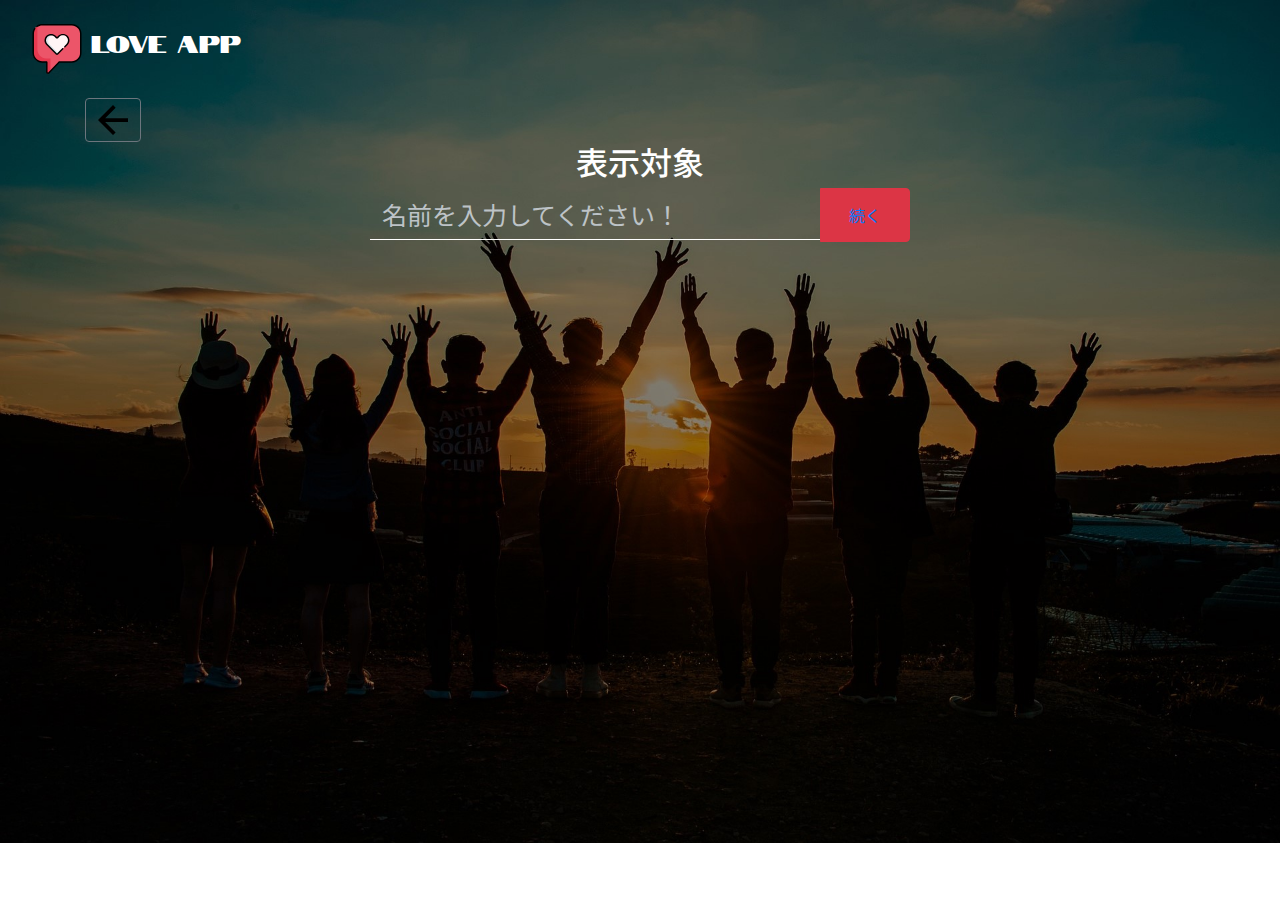
==== gender.html @ dd28f83d "10/09" ====
<!DOCTYPE html>
<html lang="en">
<head>
    <meta charset="UTF-8">
    <meta name="viewport" content="width=device-width, initial-scale=1.0">
    <meta http-equiv="X-UA-Compatible" content="ie=edge">
    <link rel="stylesheet" href="https://stackpath.bootstrapcdn.com/bootstrap/4.3.1/css/bootstrap.min.css">
    <script src="https://code.jquery.com/jquery-3.4.1.min.js"></script>
    <script src="https://cdnjs.cloudflare.com/ajax/libs/popper.js/1.14.7/umd/popper.min.js"></script>
    <script src="https://stackpath.bootstrapcdn.com/bootstrap/4.3.1/js/bootstrap.min.js"></script>
    <link href="https://fonts.googleapis.com/css?family=Notable&display=swap" rel="stylesheet">
    <link href="https://fonts.googleapis.com/css?family=M+PLUS+1p&display=swap" rel="stylesheet">
    <link rel="stylesheet" href="https://cdnjs.cloudflare.com/ajax/libs/animate.css/3.7.2/animate.min.css">
    <link href="https://fonts.googleapis.com/css?family=Noto+Sans+JP&display=swap" rel="stylesheet">
    <link rel="stylesheet" href="style.css">
    <title>Love App</title>
</head>
<body>
    
    <!-- For loader  -->
    <div class='loader'>
        <img src='image/Heart-1s-200px.svg' />
    </div>
    <!-- Loader End -->

    <!-- For Page -->
    <header class='mainHeader'>
        <div class="d-flex m-3">
            <a class="nav-link" href="index.html">
                <img src='image/love.svg' alt="logo" width="50px"/>
                <span id="text-logo">Love App</span>
            </a>
        </div>
    </header>
    <div class="container">
        <button class="btn btn-outline-secondary">
            <a href="index.html">
                <img src="image/go-back.svg" alt="戻る" width="30px">
            </a>
        </button>
        <h2 class="text-center">表示対象</h2>
        <div class="row">
            <div class="col-sm-3"></div>
            <div class="col-sm-6">
                <form class="input-group inputHeader" action="" method="GET">
                    <input type="text" class="form-control inputForm" placeholder="名前を入力してください！">
                    <div class="input-group-append">
                        <button class="btn btn-danger"><a href="gender.html" class="nav-link">続く</a></button>
                    </div>
                </form>
            </div>
            <div class="col-sm-3"></div>
        </div>
    </div>
    <!-- Page End -->

    <!-- <script src="https://code.jquery.com/jquery-3.4.1.min.js"></script>
    <script src="https://cdnjs.cloudflare.com/ajax/libs/popper.js/1.14.7/umd/popper.min.js"></script>
    <script src="https://stackpath.bootstrapcdn.com/bootstrap/4.3.1/js/bootstrap.min.js"></script> -->
    <script type="text/javascript" src="index.js"></script>
</body>
</html>
---- style.css ----
body {
    margin: 0;
    padding: 0;
    background-position: top;
    background-repeat: no-repeat;
    background-size: cover;
    font-family: 'Noto Sans JP', sans-serif;
    color: #fff;
}
.loader {
    position: fixed;
    background-color: #ececec;
    width: 100%;
    height: 100%;
    top: 0;
    left: 0;
    display: flex;
    justify-content: center;
    align-items: center;
}

.loader > img {
    width: 100px;
}
#text-logo {
    font-family: 'Notable', sans-serif;
    color: #fff;
    font-size: 24px;
    margin-left: 5px;
}

.container > .sologan {
    text-align: center;
    width: 100%;
    font-size: 60px;
    font-weight: 700;
    font-family: 'M PLUS 1p', sans-serif;
    color: #e74c3c;
    font-weight: lighter;
}
.inputheader {
    width: 200px;
}
.inputForm {
    background-color: transparent;
    width: 200px;
    font-size: 25px;
    border: none;
    border-bottom: solid 1px #fff;
    border-radius: 0px;
}
.inputForm:focus {
    background-color: transparent;
    border-bottom: transparent;
    outline: none;
    color: #fff;
}
.inputForm::placeholder {
    color: #bdc3c7;
  }
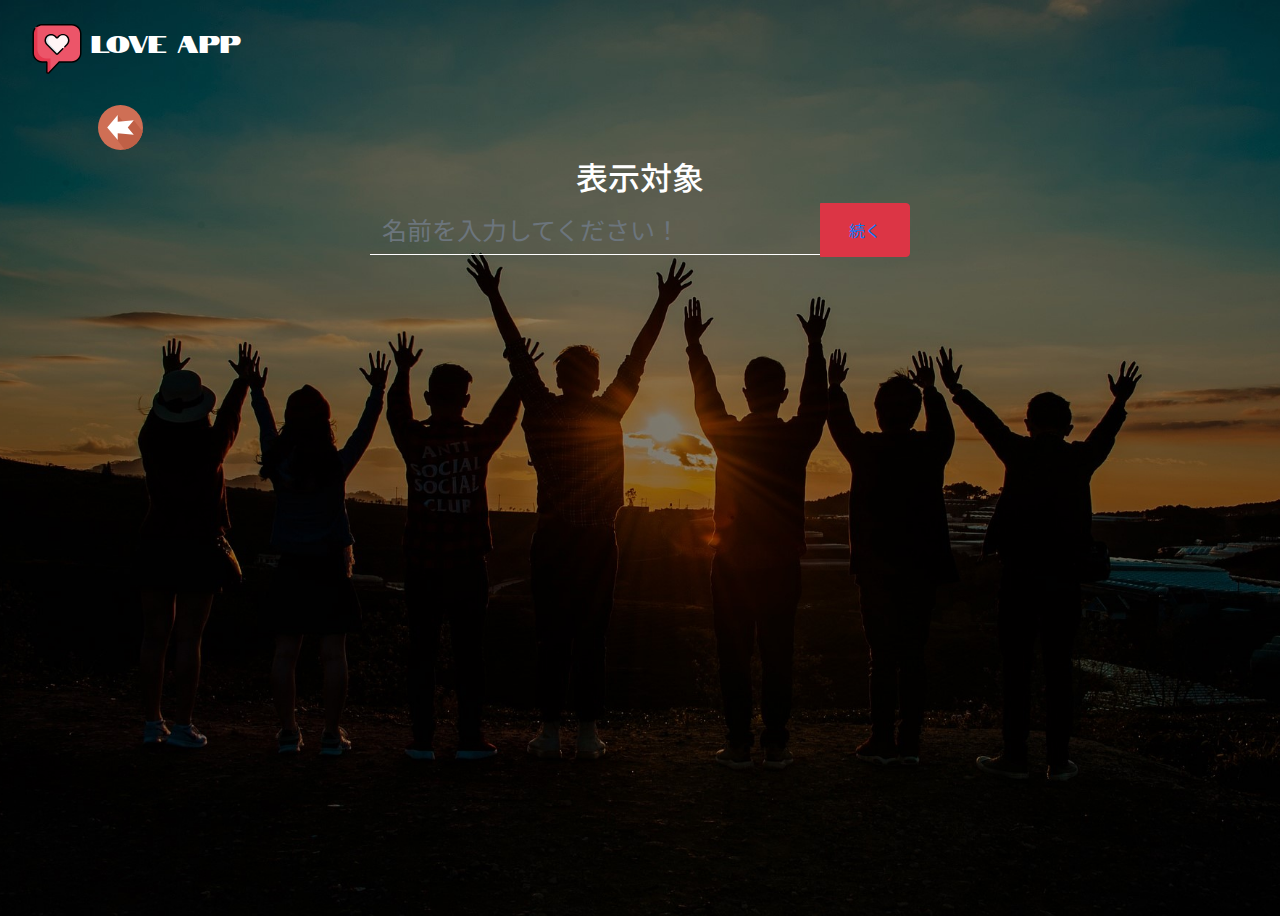
==== commit 6a5a884b: "continue" ====
--- a/gender.html
+++ b/gender.html
@@ -33,9 +33,9 @@
         </div>
     </header>
     <div class="container">
-        <button class="btn btn-outline-secondary">
+        <button class="btn">
             <a href="index.html">
-                <img src="image/go-back.svg" alt="戻る" width="30px">
+                <img src="image/go-back.svg" alt="戻る" width="45px">
             </a>
         </button>
         <h2 class="text-center">表示対象</h2>
--- a/style.css
+++ b/style.css
@@ -1,11 +1,13 @@
 body {
     margin: 0;
     padding: 0;
-    background-position: top;
+    background-position: center top;
     background-repeat: no-repeat;
     background-size: cover;
     font-family: 'Noto Sans JP', sans-serif;
     color: #fff;
+    width: 100%;
+    height: 100vh;
 }
 .loader {
     position: fixed;
@@ -55,6 +57,8 @@
     outline: none;
     color: #fff;
 }
-.inputForm::placeholder {
+.text-under {
     color: #bdc3c7;
-  }+    font-size: 12px;
+}
+
